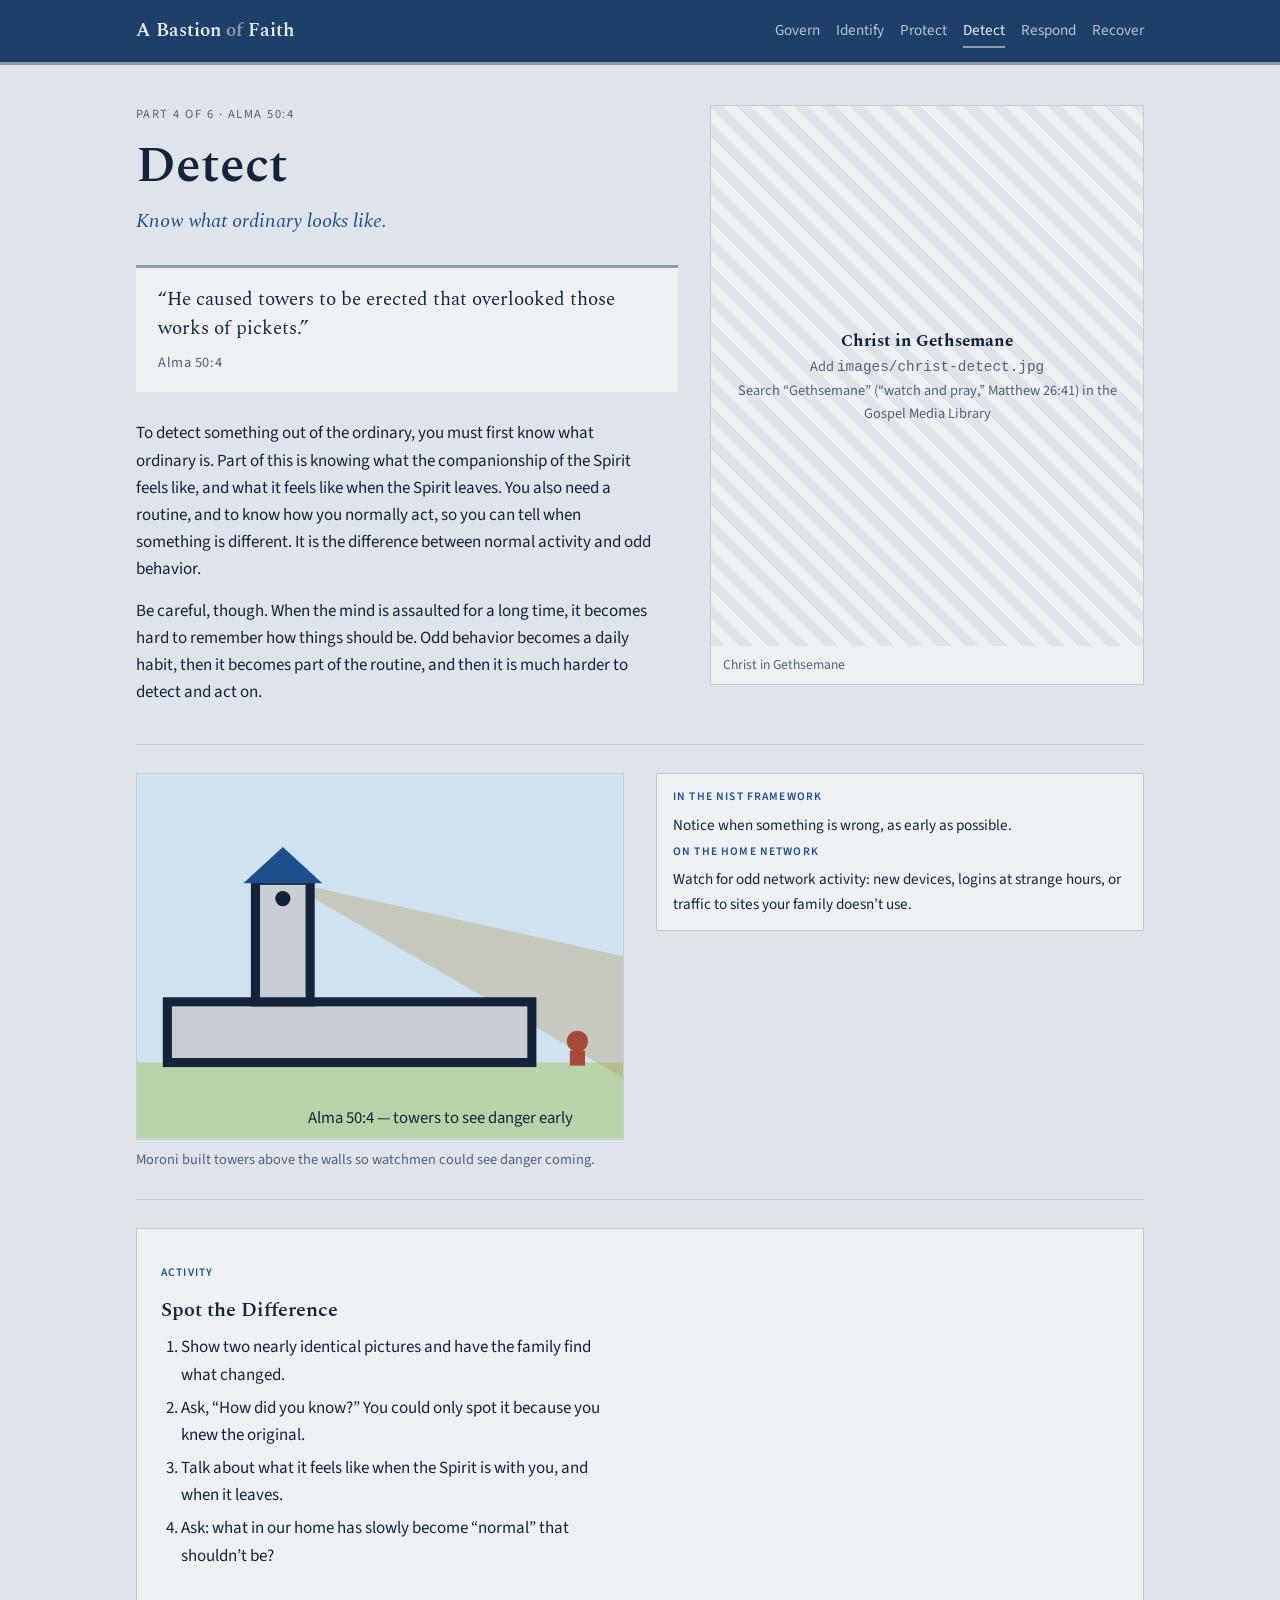
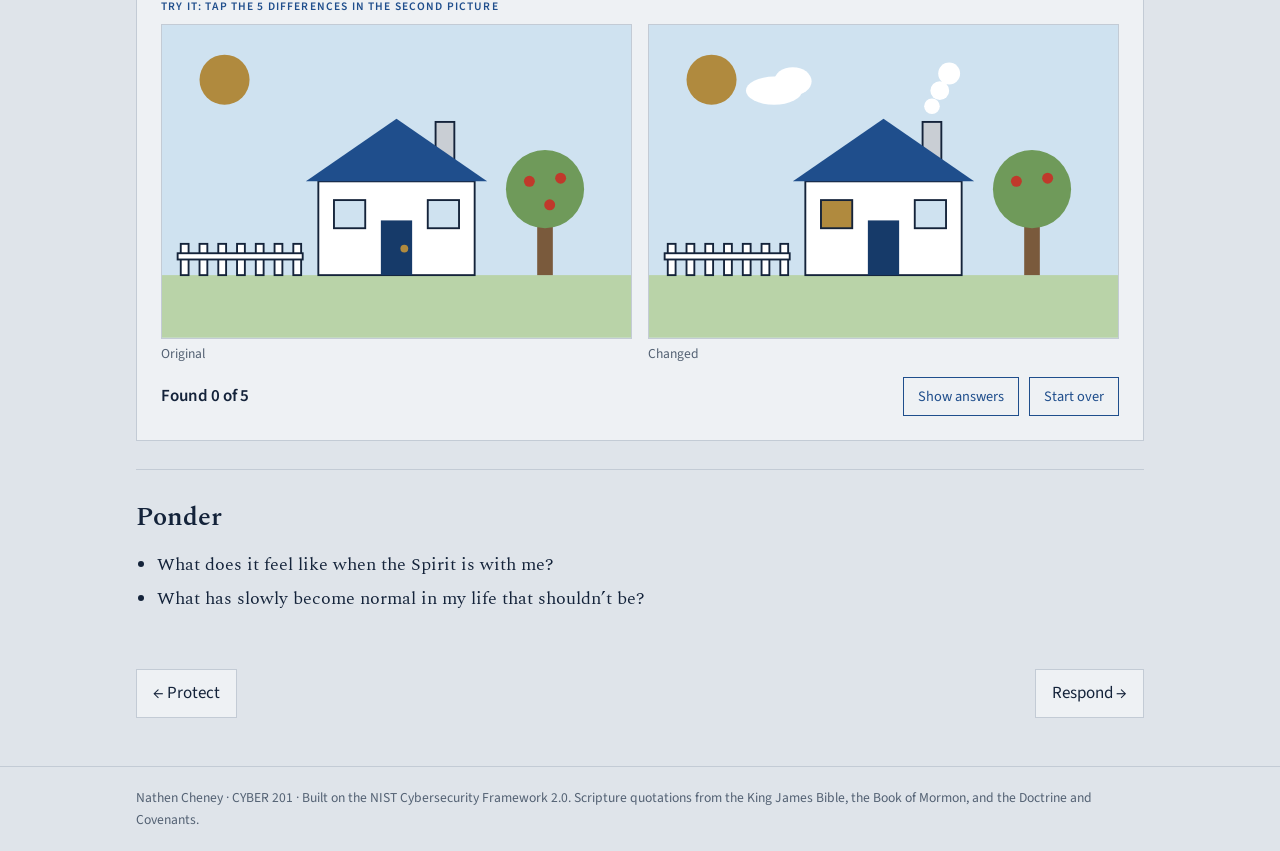
==== detect.html @ 70fe6bde "Initial commit" ====
<!DOCTYPE html>
<html lang="en">
<head>
<meta charset="utf-8">
<meta name="viewport" content="width=device-width, initial-scale=1, viewport-fit=cover">
<title>Detect · A Bastion of Faith</title>
<meta name="description" content="Play spot the difference, and learn why you can’t see the abnormal without knowing the normal.">
<link rel="preconnect" href="https://fonts.googleapis.com"><link rel="preconnect" href="https://fonts.gstatic.com" crossorigin><link rel="stylesheet" href="https://fonts.googleapis.com/css2?family=Source+Sans+3:wght@400;600&family=Spectral:ital,wght@0,400;0,600;1,400&display=swap">
<link rel="stylesheet" href="style.css">
</head>
<body><header class="site-head"><div class="wrap"><a class="brand" href="index.html">A Bastion <span>of</span> Faith</a><nav class="nav" aria-label="Sections"><a href="govern.html">Govern</a><a href="identify.html">Identify</a><a href="protect.html">Protect</a><a href="detect.html" aria-current="page">Detect</a><a href="respond.html">Respond</a><a href="recover.html">Recover</a></nav></div></header>
<main class="wrap">
<section class="lesson-head lead-grid">
<div class="prose">
<p class="eyebrow">Part 4 of 6 · Alma 50:4</p>
<h1>Detect</h1>
<p class="subtitle">Know what ordinary looks like.</p>
<div class="scripture"><blockquote>“He caused towers to be erected that overlooked those works of pickets.”</blockquote><cite>Alma 50:4</cite></div>
<p>To detect something out of the ordinary, you must first know what ordinary is. Part of this is knowing what the companionship of the Spirit feels like, and what it feels like when the Spirit leaves. You also need a routine, and to know how you normally act, so you can tell when something is different. It is the difference between normal activity and odd behavior.</p><p>Be careful, though. When the mind is assaulted for a long time, it becomes hard to remember how things should be. Odd behavior becomes a daily habit, then it becomes part of the routine, and then it is much harder to detect and act on.</p>
</div>
<figure class="christ"><img src="images/christ-detect.jpg" alt="Christ in Gethsemane" onerror="this.parentElement.classList.add('missing')">
<div class="ph"><div><b>Christ in Gethsemane</b><br>Add <code>images/christ-detect.jpg</code><br>Search “Gethsemane” (“watch and pray,” Matthew 26:41) in the Gospel Media Library</div></div>
<figcaption>Christ in Gethsemane</figcaption></figure>
</section>
<section class="section two">
<figure class="concept"><svg viewBox="0 0 320 240" role="img" aria-label="A watchtower overlooking a wall, spotting danger approaching">
<rect class="f-sky" width="320" height="240"/>
<rect class="f-grass" y="190" width="320" height="50"/>
<polygon class="f-gold" fill-opacity=".28" points="96,70 320,120 320,200"/>
<rect class="f-stone st-wall" x="20" y="150" width="240" height="40"/>
<rect class="f-stone st-wall" x="78" y="70" width="36" height="80"/>
<polygon class="f-acc" points="70,72 96,48 122,72"/>
<circle class="f-ink" cx="96" cy="82" r="5"/>
<g class="f-danger"><circle cx="290" cy="176" r="7"/><rect x="285" y="182" width="10" height="10"/></g>
<text class="t-ink" x="200" y="230" text-anchor="middle" font-size="11">Alma 50:4 — towers to see danger early</text>
</svg><figcaption>Moroni built towers above the walls so watchmen could see danger coming.</figcaption></figure>
<div class="nist-box"><p class="label">In the NIST framework</p><p>Notice when something is wrong, as early as possible.</p><p class="label">On the home network</p><p>Watch for odd network activity: new devices, logins at strange hours, or traffic to sites your family doesn’t use.</p></div>
</section>
<section class="section"><div class="activity"><div><p class="label">Activity</p><h3>Spot the Difference</h3><ol><li>Show two nearly identical pictures and have the family find what changed.</li><li>Ask, “How did you know?” You could only spot it because you knew the original.</li><li>Talk about what it feels like when the Spirit is with you, and when it leaves.</li><li>Ask: what in our home has slowly become “normal” that shouldn’t be?</li></ol></div><div class="ex ex-spot" id="spot"><p class="ex-kicker">Try it: tap the 5 differences in the second picture</p>
<div class="spot-pair"><figure><svg viewBox="0 0 300 200" role="img" aria-label="Original picture"><rect class="f-sky" width="300" height="200"/><rect class="f-grass" y="160" width="300" height="40"/><circle class="f-gold" cx="40" cy="35" r="16"/><rect class="f-stone st-ink" x="175" y="62" width="12" height="25"/><rect class="f-white st-ink" x="100" y="100" width="100" height="60"/><polygon class="f-acc" points="92,100 150,60 208,100"/><rect class="f-accd" x="140" y="125" width="20" height="35"/><circle class="f-gold" cx="155" cy="143" r="2.5"/><rect class="f-sky st-ink" x="110" y="112" width="20" height="18"/><rect class="f-sky st-ink" x="170" y="112" width="20" height="18"/><rect class="f-trunk" x="240" y="120" width="10" height="40"/><circle class="f-leaf" cx="245" cy="105" r="25"/><g class="f-red"><circle cx="235" cy="100" r="3.5"/><circle cx="255" cy="98" r="3.5"/><circle cx="248" cy="115" r="3.5"/></g><rect class="f-white st-ink" x="12" y="140" width="5" height="20"/><rect class="f-white st-ink" x="24" y="140" width="5" height="20"/><rect class="f-white st-ink" x="36" y="140" width="5" height="20"/><rect class="f-white st-ink" x="48" y="140" width="5" height="20"/><rect class="f-white st-ink" x="60" y="140" width="5" height="20"/><rect class="f-white st-ink" x="72" y="140" width="5" height="20"/><rect class="f-white st-ink" x="84" y="140" width="5" height="20"/><rect class="f-white st-ink" x="10" y="146" width="80" height="4"/></svg><figcaption>Original</figcaption></figure>
<figure><div class="spot-target"><svg viewBox="0 0 300 200" role="img" aria-label="Changed picture"><rect class="f-sky" width="300" height="200"/><rect class="f-grass" y="160" width="300" height="40"/><circle class="f-gold" cx="40" cy="35" r="16"/><g class="f-white"><ellipse cx="80" cy="42" rx="18" ry="9"/><ellipse cx="92" cy="36" rx="12" ry="9"/></g><rect class="f-stone st-ink" x="175" y="62" width="12" height="25"/><g class="f-white"><circle cx="181" cy="52" r="5"/><circle cx="186" cy="42" r="6"/><circle cx="192" cy="31" r="7"/></g><rect class="f-white st-ink" x="100" y="100" width="100" height="60"/><polygon class="f-acc" points="92,100 150,60 208,100"/><rect class="f-accd" x="140" y="125" width="20" height="35"/><rect class="f-gold st-ink" x="110" y="112" width="20" height="18"/><rect class="f-sky st-ink" x="170" y="112" width="20" height="18"/><rect class="f-trunk" x="240" y="120" width="10" height="40"/><circle class="f-leaf" cx="245" cy="105" r="25"/><g class="f-red"><circle cx="235" cy="100" r="3.5"/><circle cx="255" cy="98" r="3.5"/></g><rect class="f-white st-ink" x="12" y="140" width="5" height="20"/><rect class="f-white st-ink" x="24" y="140" width="5" height="20"/><rect class="f-white st-ink" x="36" y="140" width="5" height="20"/><rect class="f-white st-ink" x="48" y="140" width="5" height="20"/><rect class="f-white st-ink" x="60" y="140" width="5" height="20"/><rect class="f-white st-ink" x="72" y="140" width="5" height="20"/><rect class="f-white st-ink" x="84" y="140" width="5" height="20"/><rect class="f-white st-ink" x="10" y="146" width="80" height="4"/></svg></div><figcaption>Changed</figcaption></figure></div>
<div class="spot-bar"><span id="spot-count" aria-live="polite">Found 0 of 5</span>
<button type="button" id="spot-reveal">Show answers</button><button type="button" id="spot-reset">Start over</button></div>
<p class="spot-lesson" id="spot-lesson" hidden>You found them because you studied the first picture. In the same way, we notice when the Spirit leaves only if we know what it feels like when He is there.</p></div></div></section>
<section class="section questions"><h2>Ponder</h2><ul><li>What does it feel like when the Spirit is with me?</li><li>What has slowly become normal in my life that shouldn’t be?</li></ul></section>
<nav class="pager" aria-label="Pages"><a href="protect.html">← Protect</a><a href="respond.html">Respond →</a></nav>
</main><footer class="site-foot"><div class="wrap">Nathen Cheney · CYBER 201 · Built on the NIST Cybersecurity Framework 2.0. Scripture quotations from the King James Bible, the Book of Mormon, and the Doctrine and Covenants.</div></footer><script src="script.js"></script>
</body>
</html>
---- style.css ----
:root {
  /* Layout: a study-manual column with scripture callouts and activity panels */
  --bg: #dfe4ea; --surface: #eef1f4; --ink: #14233a; --mute: #536173;
  --line: #c3cbd5; --accent: #1f4e8c; --accent-d: #163a69; --gold: #b08a3e; --silver: #8f9bab;
  --head: #1f3f6b; --onhead: #e9eef4; --onhead-mute: #b8c4d2;
  --danger: #a64b3c; --onacc: #ffffff;
  --sky: #cfe2f0; --grass: #b9d3a8; --leaf: #6f9a5a; --trunk: #7a5a3c; --red: #c0392b; --stone: #c9ced4; --white: #ffffff;
  --display: "Spectral", Georgia, "Times New Roman", serif;
  --body: "Source Sans 3", "Segoe UI", system-ui, sans-serif;
}
@media (prefers-color-scheme: dark) { :root:not([data-theme="light"]) {
  --bg: #121820; --surface: #1a222c; --ink: #e6ebf0; --mute: #a3adb8; --line: #2c3743;
  --accent: #7fa7d6; --accent-d: #5f8cc2; --gold: #d2ad5f; --silver: #b8c2cc; --head: #0c1624; --onhead: #e3e8ee; --onhead-mute: #9aa7b6; --danger: #d27a6a; --onacc: #0f1620;
  --sky: #2a3e52; --grass: #33482c; --leaf: #4f7a3e; --trunk: #6b4f35; --red: #d0503f; --stone: #4a5561; --white: #dfe5ea; color-scheme: dark; } }
:root[data-theme="dark"] {
  --bg: #121820; --surface: #1a222c; --ink: #e6ebf0; --mute: #a3adb8; --line: #2c3743;
  --accent: #7fa7d6; --accent-d: #5f8cc2; --gold: #d2ad5f; --silver: #b8c2cc; --head: #0c1624; --onhead: #e3e8ee; --onhead-mute: #9aa7b6; --danger: #d27a6a; --onacc: #0f1620;
  --sky: #2a3e52; --grass: #33482c; --leaf: #4f7a3e; --trunk: #6b4f35; --red: #d0503f; --stone: #4a5561; --white: #dfe5ea; color-scheme: dark; }

* { box-sizing: border-box; }
html { -webkit-text-size-adjust: 100%; }
body { margin: 0; background: var(--bg); color: var(--ink); font: 17px/1.6 var(--body); }
a { color: var(--accent); }
a:focus-visible, button:focus-visible { outline: 3px solid var(--accent); outline-offset: 2px; }
img, svg { max-width: 100%; display: block; }
.wrap { max-width: 1040px; margin: 0 auto; padding-left: max(16px, env(safe-area-inset-left, 0px)); padding-right: max(16px, env(safe-area-inset-right, 0px)); }

/* header */
.site-head { background: var(--head); border-bottom: 3px solid var(--silver); }
.site-head .wrap { display: flex; flex-wrap: wrap; align-items: center; justify-content: space-between; gap: 8px 24px; padding-block: 14px; }
.brand { font-family: var(--display); font-size: 1.2rem; font-weight: 600; color: var(--onhead); text-decoration: none; }
.brand span { color: var(--silver); }
.nav { display: flex; flex-wrap: wrap; gap: 4px 16px; font-size: .95rem; }
.nav a { text-decoration: none; color: var(--onhead-mute); padding: 4px 0; border-bottom: 2px solid transparent; }
.nav a:hover, .nav a[aria-current="page"] { color: var(--onhead); border-color: var(--silver); }

/* lesson heading, styled after a weekly study manual */
.lesson-head { padding-block: 40px 24px; }
.eyebrow { text-transform: uppercase; letter-spacing: .12em; font-size: .78rem; color: var(--mute); margin: 0 0 8px; }
h1 { font-family: var(--display); font-weight: 600; font-size: clamp(2rem, 5vw, 3.1rem); line-height: 1.12; margin: 0 0 10px; text-wrap: balance; }
.subtitle { font-family: var(--display); font-style: italic; font-size: 1.25rem; color: var(--accent); margin: 0; }
h2 { font-family: var(--display); font-weight: 600; font-size: 1.6rem; margin: 0 0 12px; text-wrap: balance; }
h3 { font-family: var(--display); font-weight: 600; font-size: 1.25rem; margin: 0 0 8px; }
h4 { font-family: var(--display); font-size: 1.1rem; margin: 0 0 8px; }

.lead-grid { display: grid; grid-template-columns: minmax(0, 1.25fr) minmax(0, 1fr); gap: 32px; align-items: start; }
.prose { min-width: 0; }
.prose p { margin: 0 0 14px; max-width: 65ch; }

/* Christ image slot */
.christ { margin: 0; background: var(--surface); border: 1px solid var(--line); }
.christ img { width: 100%; aspect-ratio: 4 / 5; object-fit: cover; }
.christ figcaption { font-size: .85rem; color: var(--mute); padding: 8px 12px; }
.christ .ph { display: none; aspect-ratio: 4 / 5; place-content: center; text-align: center; padding: 20px; background: repeating-linear-gradient(45deg, var(--bg), var(--bg) 10px, var(--surface) 10px, var(--surface) 20px); color: var(--mute); font-size: .9rem; }
.christ.missing img { display: none; }
.christ.missing .ph { display: grid; }
.ph b { color: var(--ink); font-family: var(--display); font-size: 1.05rem; }

/* scripture callout */
.scripture { margin: 28px 0; padding: 18px 22px; background: var(--surface); border-top: 3px solid var(--silver); }
.scripture blockquote { margin: 0; font-family: var(--display); font-size: 1.2rem; line-height: 1.5; }
.scripture cite { display: block; margin-top: 8px; font-style: normal; font-size: .9rem; color: var(--mute); letter-spacing: .04em; }

.section { padding-block: 28px; border-top: 1px solid var(--line); }
.two { display: grid; grid-template-columns: minmax(0, 1fr) minmax(0, 1fr); gap: 32px; align-items: start; }
.concept { margin: 0; }
.concept svg { width: 100%; height: auto; background: var(--surface); border: 1px solid var(--line); }
.concept figcaption { font-size: .9rem; color: var(--mute); margin-top: 8px; }
.nist-box { font-size: .95rem; background: var(--surface); border: 1px solid var(--line); padding: 14px 16px; }
.nist-box p { margin: 0 0 6px; }
.nist-box p:last-child { margin: 0; }
.label { text-transform: uppercase; letter-spacing: .1em; font-size: .72rem; color: var(--accent); font-weight: 600; }

/* activity */
.activity { background: var(--surface); border: 1px solid var(--line); padding: 24px; display: grid; grid-template-columns: minmax(0, 1fr) minmax(0, 1.1fr); gap: 28px; }
.activity ol { margin: 0; padding-left: 1.2em; display: grid; gap: 6px; }
.ex { min-width: 0; }
.ex-kicker { text-transform: uppercase; letter-spacing: .1em; font-size: .72rem; color: var(--accent); font-weight: 600; margin: 0 0 8px; }
.ex-banner, .ex-drill, .ex-review, .ex-cards { border: 1px dashed var(--line); padding: 18px; background: var(--bg); }
.ex-banner ul { margin: 0 0 10px; padding-left: 1.2em; font-family: var(--display); font-size: 1.05rem; }
.ex-sign, .ex-note { font-size: .85rem; color: var(--mute); margin: 0; }
.ex-drill ol { margin-bottom: 10px; }
.cards3 { display: grid; gap: 10px; }
.sc { background: var(--surface); border: 1px solid var(--line); padding: 12px 14px; font-size: .95rem; }
.rv { display: grid; gap: 2px; padding: 8px 0; border-top: 1px solid var(--line); font-size: .95rem; }
.rv b { font-size: .8rem; text-transform: uppercase; letter-spacing: .06em; color: var(--accent); }
.ex-svg svg { width: 100%; height: auto; border: 1px solid var(--line); }

/* spot the difference */
.ex-spot { grid-column: 1 / -1; }
.spot-pair { display: grid; grid-template-columns: minmax(0, 1fr) minmax(0, 1fr); gap: 16px; }
.spot-pair figure { margin: 0; }
.spot-pair svg { width: 100%; height: auto; border: 1px solid var(--line); }
.spot-pair figcaption { font-size: .85rem; color: var(--mute); margin-top: 4px; }
.spot-target svg { cursor: crosshair; }
.found-ring { fill: none; stroke: var(--danger); stroke-width: 3; }
.spot-bar { display: flex; flex-wrap: wrap; gap: 10px; align-items: center; margin-top: 12px; }
.spot-bar span { font-weight: 600; margin-right: auto; font-variant-numeric: tabular-nums; }
button { font: inherit; font-size: .9rem; padding: 7px 14px; border: 1px solid var(--accent); background: var(--surface); color: var(--accent); cursor: pointer; }
button:hover { background: var(--accent); color: var(--onacc); }
.spot-lesson { margin: 14px 0 0; padding: 12px 14px; background: var(--bg); border-left: 3px solid var(--silver); font-family: var(--display); font-size: 1.05rem; }

.questions ul { margin: 0; padding-left: 1.2em; display: grid; gap: 6px; font-family: var(--display); font-size: 1.1rem; }

/* pager */
.pager { display: flex; justify-content: space-between; gap: 12px; flex-wrap: wrap; padding-block: 28px 48px; }
.pager a { text-decoration: none; padding: 10px 16px; border: 1px solid var(--line); background: var(--surface); color: var(--ink); }
.pager a:hover { border-color: var(--accent); }

/* overview */
.hero-grid { display: grid; grid-template-columns: minmax(0, 1.4fr) minmax(0, 1fr); gap: 36px; align-items: start; }
.intro-quote { font-family: var(--display); font-size: 1.35rem; line-height: 1.45; margin: 20px 0 10px; }
.intro-quote + p { color: var(--mute); margin: 0 0 18px; }
.download { display: inline-block; margin-top: 8px; padding: 12px 18px; background: var(--accent); color: var(--onacc); text-decoration: none; font-weight: 600; }
.download:hover { background: var(--accent-d); }
.grid-cards { display: grid; grid-template-columns: repeat(3, minmax(0, 1fr)); gap: 18px; padding-block: 8px 48px; }
.tcard { display: grid; grid-template-rows: auto 1fr; background: var(--surface); border: 1px solid var(--line); color: var(--ink); text-decoration: none; transition: border-color .15s, transform .15s; }
.tcard:hover { border-color: var(--accent); transform: translateY(-2px); }
.tcard svg { width: 100%; height: auto; border-bottom: 1px solid var(--line); }
.tcard .tc-body { padding: 14px 16px 18px; display: grid; gap: 6px; align-content: start; }
.tcard .tc-tag { font-family: var(--display); font-style: italic; color: var(--accent); }
.tcard p { margin: 0; font-size: .95rem; color: var(--mute); }
.site-foot { border-top: 1px solid var(--line); font-size: .85rem; color: var(--mute); }
.site-foot .wrap { padding-block: 20px; }

/* svg paint classes */
.f-sky { fill: var(--sky); } .f-grass { fill: var(--grass); } .f-leaf { fill: var(--leaf); } .f-trunk { fill: var(--trunk); }
.f-red { fill: var(--red); } .f-stone { fill: var(--stone); } .f-white { fill: var(--white); } .f-paper { fill: var(--surface); }
.f-acc { fill: var(--accent); } .f-accd { fill: var(--accent-d); } .f-gold { fill: var(--gold); } .f-danger { fill: var(--danger); } .f-ink { fill: var(--ink); }
.st-ink { stroke: var(--ink); stroke-width: 1.2; } .st-wall { stroke: var(--ink); stroke-width: 6; }
.st-danger { stroke: var(--danger); stroke-width: 3; } .st-gold { stroke: var(--gold); stroke-width: 3; } .st-stone { stroke: var(--stone); }
.t-ink { fill: var(--ink); } .t-mute { fill: var(--mute); } .t-gold { fill: var(--gold); } .t-danger { fill: var(--danger); } .t-onacc { fill: var(--onacc); }
.t-serif { font-family: var(--display); }
svg text { font-family: var(--body); }

@media (max-width: 760px) {
  .lead-grid, .two, .activity, .hero-grid { grid-template-columns: minmax(0, 1fr); }
  .grid-cards { grid-template-columns: minmax(0, 1fr); }
  .christ { max-width: 360px; }
}
@media (min-width: 761px) and (max-width: 960px) { .grid-cards { grid-template-columns: repeat(2, minmax(0, 1fr)); } }
@media (prefers-reduced-motion: reduce) { * { transition: none !important; } }
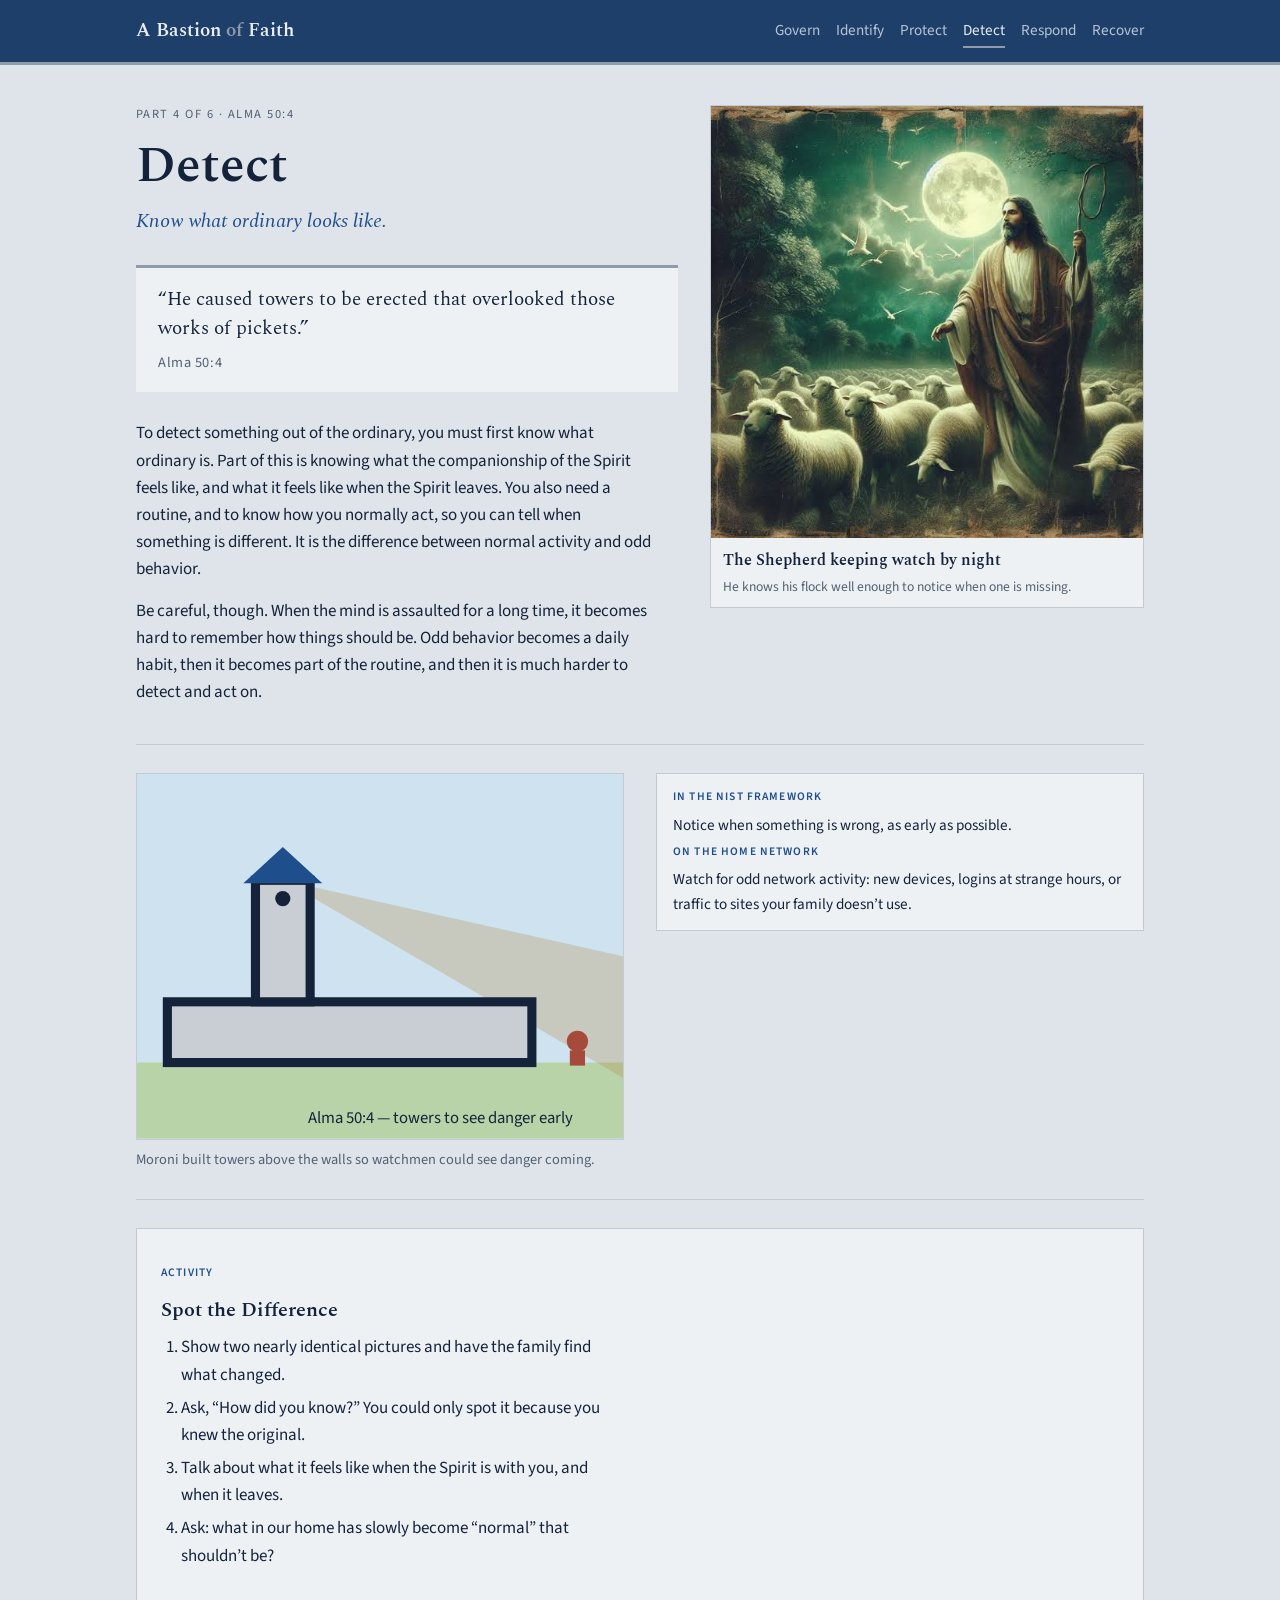
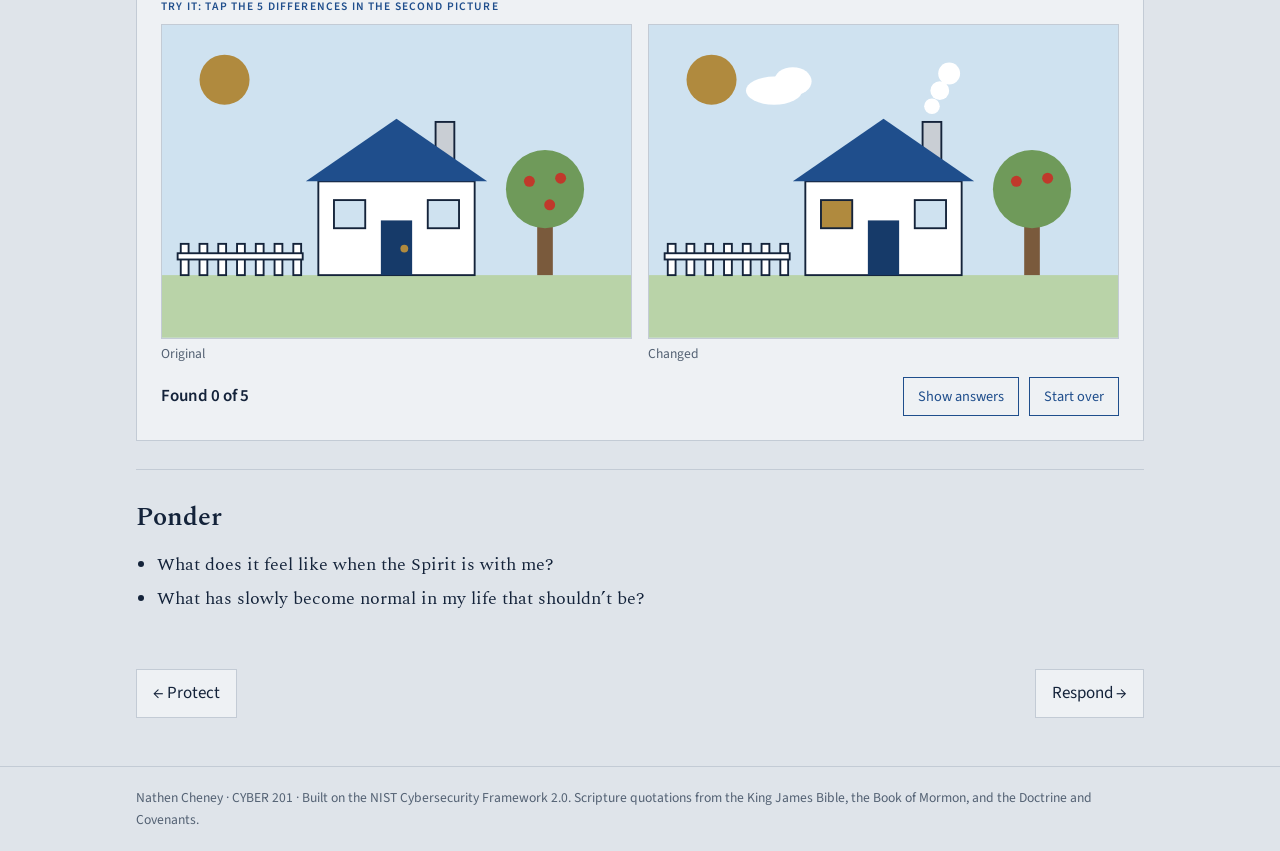
==== commit 3a5e2c2a: "added pics and taglines" ====
--- a/detect.html
+++ b/detect.html
@@ -18,9 +18,9 @@
 <div class="scripture"><blockquote>“He caused towers to be erected that overlooked those works of pickets.”</blockquote><cite>Alma 50:4</cite></div>
 <p>To detect something out of the ordinary, you must first know what ordinary is. Part of this is knowing what the companionship of the Spirit feels like, and what it feels like when the Spirit leaves. You also need a routine, and to know how you normally act, so you can tell when something is different. It is the difference between normal activity and odd behavior.</p><p>Be careful, though. When the mind is assaulted for a long time, it becomes hard to remember how things should be. Odd behavior becomes a daily habit, then it becomes part of the routine, and then it is much harder to detect and act on.</p>
 </div>
-<figure class="christ"><img src="images/christ-detect.jpg" alt="Christ in Gethsemane" onerror="this.parentElement.classList.add('missing')">
-<div class="ph"><div><b>Christ in Gethsemane</b><br>Add <code>images/christ-detect.jpg</code><br>Search “Gethsemane” (“watch and pray,” Matthew 26:41) in the Gospel Media Library</div></div>
-<figcaption>Christ in Gethsemane</figcaption></figure>
+<figure class="christ"><img src="images/christ-detect.jpg" alt="The Shepherd keeping watch by night" onerror="this.parentElement.classList.add('missing')">
+<div class="ph"><div><b>The Shepherd keeping watch by night</b><br>Add <code>images/christ-detect.jpg</code></div></div>
+<figcaption><b>The Shepherd keeping watch by night</b><span>He knows his flock well enough to notice when one is missing.</span></figcaption></figure>
 </section>
 <section class="section two">
 <figure class="concept"><svg viewBox="0 0 320 240" role="img" aria-label="A watchtower overlooking a wall, spotting danger approaching">
--- a/style.css
+++ b/style.css
@@ -49,8 +49,9 @@
 
 /* Christ image slot */
 .christ { margin: 0; background: var(--surface); border: 1px solid var(--line); }
-.christ img { width: 100%; aspect-ratio: 4 / 5; object-fit: cover; }
-.christ figcaption { font-size: .85rem; color: var(--mute); padding: 8px 12px; }
+.christ img { width: 100%; height: auto; max-height: 560px; object-fit: cover; object-position: center top; }
+.christ figcaption { font-size: .85rem; color: var(--mute); padding: 10px 12px; display: grid; gap: 2px; }
+.christ figcaption b { font-family: var(--display); font-size: 1rem; color: var(--ink); font-weight: 600; }
 .christ .ph { display: none; aspect-ratio: 4 / 5; place-content: center; text-align: center; padding: 20px; background: repeating-linear-gradient(45deg, var(--bg), var(--bg) 10px, var(--surface) 10px, var(--surface) 20px); color: var(--mute); font-size: .9rem; }
 .christ.missing img { display: none; }
 .christ.missing .ph { display: grid; }
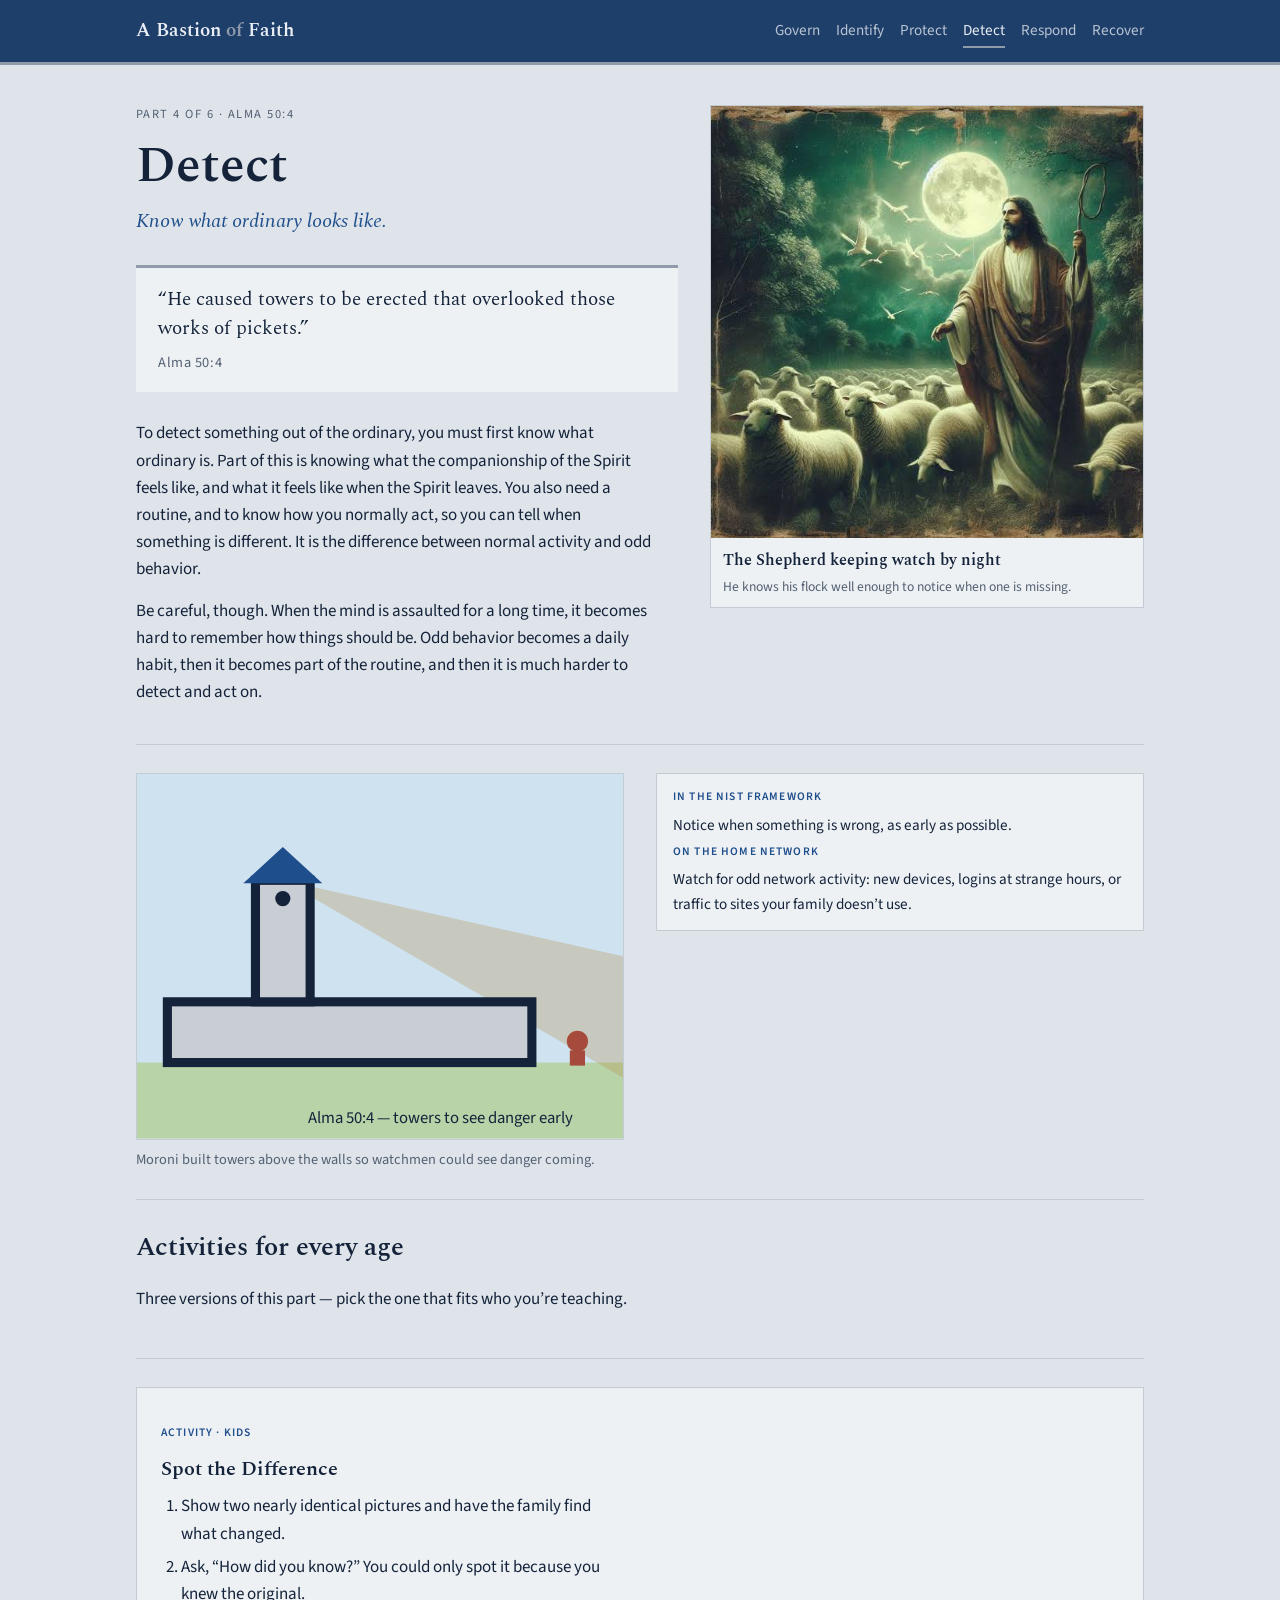
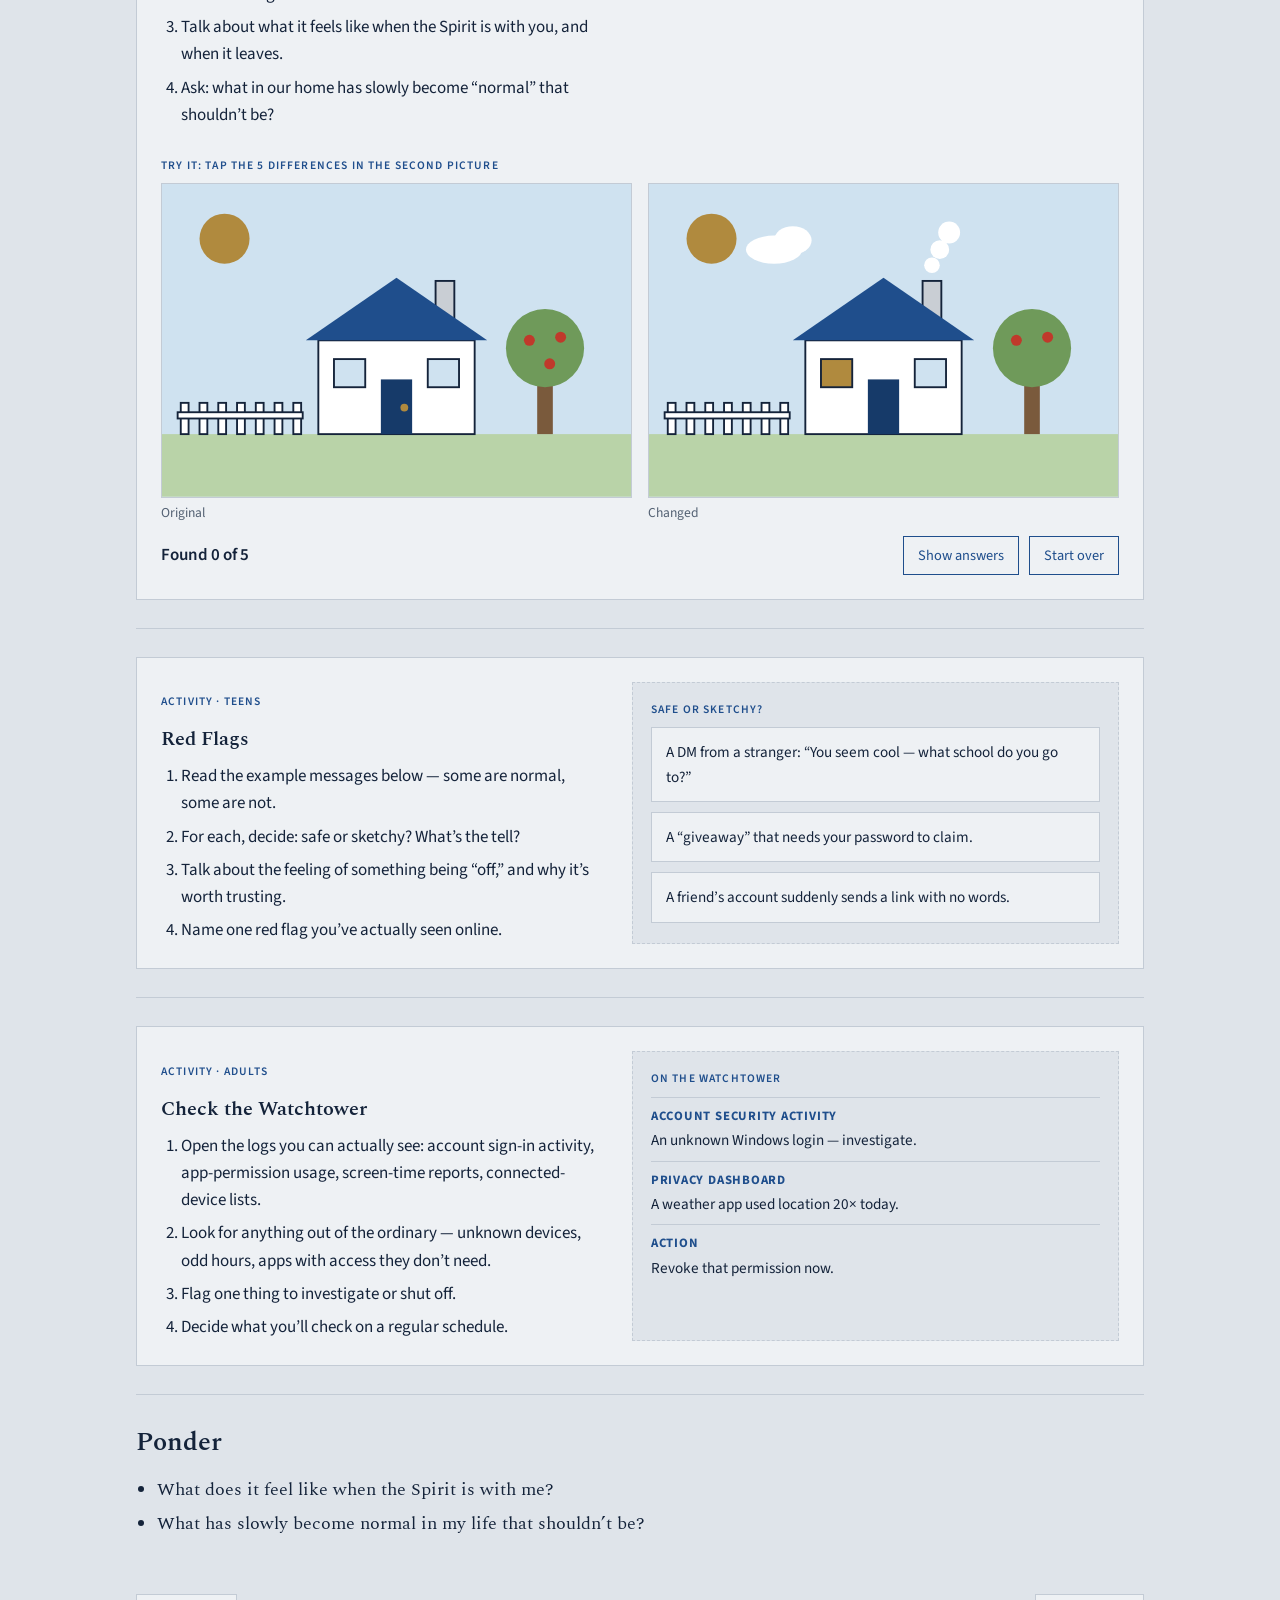
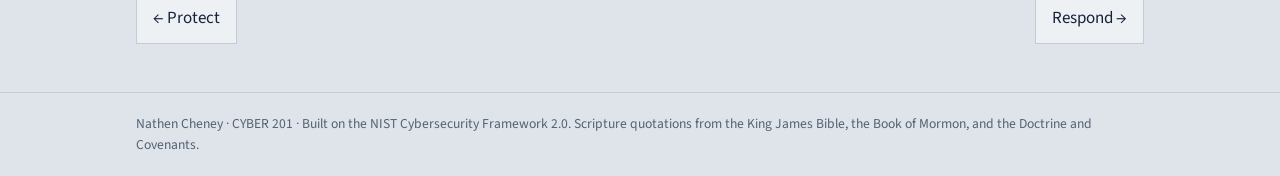
==== commit f6af3e6f: "updated to have 3 activities for each" ====
--- a/detect.html
+++ b/detect.html
@@ -36,12 +36,12 @@
 </svg><figcaption>Moroni built towers above the walls so watchmen could see danger coming.</figcaption></figure>
 <div class="nist-box"><p class="label">In the NIST framework</p><p>Notice when something is wrong, as early as possible.</p><p class="label">On the home network</p><p>Watch for odd network activity: new devices, logins at strange hours, or traffic to sites your family doesn’t use.</p></div>
 </section>
-<section class="section"><div class="activity"><div><p class="label">Activity</p><h3>Spot the Difference</h3><ol><li>Show two nearly identical pictures and have the family find what changed.</li><li>Ask, “How did you know?” You could only spot it because you knew the original.</li><li>Talk about what it feels like when the Spirit is with you, and when it leaves.</li><li>Ask: what in our home has slowly become “normal” that shouldn’t be?</li></ol></div><div class="ex ex-spot" id="spot"><p class="ex-kicker">Try it: tap the 5 differences in the second picture</p>
+<section class="section"><h2>Activities for every age</h2><p>Three versions of this part &#8212; pick the one that fits who you&#8217;re teaching.</p></section><section class="section"><div class="activity"><div><p class="label">Activity &#183; Kids</p><h3>Spot the Difference</h3><ol><li>Show two nearly identical pictures and have the family find what changed.</li><li>Ask, “How did you know?” You could only spot it because you knew the original.</li><li>Talk about what it feels like when the Spirit is with you, and when it leaves.</li><li>Ask: what in our home has slowly become “normal” that shouldn’t be?</li></ol></div><div class="ex ex-spot" id="spot"><p class="ex-kicker">Try it: tap the 5 differences in the second picture</p>
 <div class="spot-pair"><figure><svg viewBox="0 0 300 200" role="img" aria-label="Original picture"><rect class="f-sky" width="300" height="200"/><rect class="f-grass" y="160" width="300" height="40"/><circle class="f-gold" cx="40" cy="35" r="16"/><rect class="f-stone st-ink" x="175" y="62" width="12" height="25"/><rect class="f-white st-ink" x="100" y="100" width="100" height="60"/><polygon class="f-acc" points="92,100 150,60 208,100"/><rect class="f-accd" x="140" y="125" width="20" height="35"/><circle class="f-gold" cx="155" cy="143" r="2.5"/><rect class="f-sky st-ink" x="110" y="112" width="20" height="18"/><rect class="f-sky st-ink" x="170" y="112" width="20" height="18"/><rect class="f-trunk" x="240" y="120" width="10" height="40"/><circle class="f-leaf" cx="245" cy="105" r="25"/><g class="f-red"><circle cx="235" cy="100" r="3.5"/><circle cx="255" cy="98" r="3.5"/><circle cx="248" cy="115" r="3.5"/></g><rect class="f-white st-ink" x="12" y="140" width="5" height="20"/><rect class="f-white st-ink" x="24" y="140" width="5" height="20"/><rect class="f-white st-ink" x="36" y="140" width="5" height="20"/><rect class="f-white st-ink" x="48" y="140" width="5" height="20"/><rect class="f-white st-ink" x="60" y="140" width="5" height="20"/><rect class="f-white st-ink" x="72" y="140" width="5" height="20"/><rect class="f-white st-ink" x="84" y="140" width="5" height="20"/><rect class="f-white st-ink" x="10" y="146" width="80" height="4"/></svg><figcaption>Original</figcaption></figure>
 <figure><div class="spot-target"><svg viewBox="0 0 300 200" role="img" aria-label="Changed picture"><rect class="f-sky" width="300" height="200"/><rect class="f-grass" y="160" width="300" height="40"/><circle class="f-gold" cx="40" cy="35" r="16"/><g class="f-white"><ellipse cx="80" cy="42" rx="18" ry="9"/><ellipse cx="92" cy="36" rx="12" ry="9"/></g><rect class="f-stone st-ink" x="175" y="62" width="12" height="25"/><g class="f-white"><circle cx="181" cy="52" r="5"/><circle cx="186" cy="42" r="6"/><circle cx="192" cy="31" r="7"/></g><rect class="f-white st-ink" x="100" y="100" width="100" height="60"/><polygon class="f-acc" points="92,100 150,60 208,100"/><rect class="f-accd" x="140" y="125" width="20" height="35"/><rect class="f-gold st-ink" x="110" y="112" width="20" height="18"/><rect class="f-sky st-ink" x="170" y="112" width="20" height="18"/><rect class="f-trunk" x="240" y="120" width="10" height="40"/><circle class="f-leaf" cx="245" cy="105" r="25"/><g class="f-red"><circle cx="235" cy="100" r="3.5"/><circle cx="255" cy="98" r="3.5"/></g><rect class="f-white st-ink" x="12" y="140" width="5" height="20"/><rect class="f-white st-ink" x="24" y="140" width="5" height="20"/><rect class="f-white st-ink" x="36" y="140" width="5" height="20"/><rect class="f-white st-ink" x="48" y="140" width="5" height="20"/><rect class="f-white st-ink" x="60" y="140" width="5" height="20"/><rect class="f-white st-ink" x="72" y="140" width="5" height="20"/><rect class="f-white st-ink" x="84" y="140" width="5" height="20"/><rect class="f-white st-ink" x="10" y="146" width="80" height="4"/></svg></div><figcaption>Changed</figcaption></figure></div>
 <div class="spot-bar"><span id="spot-count" aria-live="polite">Found 0 of 5</span>
 <button type="button" id="spot-reveal">Show answers</button><button type="button" id="spot-reset">Start over</button></div>
-<p class="spot-lesson" id="spot-lesson" hidden>You found them because you studied the first picture. In the same way, we notice when the Spirit leaves only if we know what it feels like when He is there.</p></div></div></section>
+<p class="spot-lesson" id="spot-lesson" hidden>You found them because you studied the first picture. In the same way, we notice when the Spirit leaves only if we know what it feels like when He is there.</p></div></div></section><section class="section"><div class="activity"><div><p class="label">Activity &#183; Teens</p><h3>Red Flags</h3><ol><li>Read the example messages below &#8212; some are normal, some are not.</li><li>For each, decide: safe or sketchy? What&#8217;s the tell?</li><li>Talk about the feeling of something being &#8220;off,&#8221; and why it&#8217;s worth trusting.</li><li>Name one red flag you&#8217;ve actually seen online.</li></ol></div><div class="ex ex-cards"><p class="ex-kicker">Safe or sketchy?</p><div class="cards3"><div class="sc">A DM from a stranger: &#8220;You seem cool &#8212; what school do you go to?&#8221;</div><div class="sc">A &#8220;giveaway&#8221; that needs your password to claim.</div><div class="sc">A friend&#8217;s account suddenly sends a link with no words.</div></div></div></div></section><section class="section"><div class="activity"><div><p class="label">Activity &#183; Adults</p><h3>Check the Watchtower</h3><ol><li>Open the logs you can actually see: account sign-in activity, app-permission usage, screen-time reports, connected-device lists.</li><li>Look for anything out of the ordinary &#8212; unknown devices, odd hours, apps with access they don&#8217;t need.</li><li>Flag one thing to investigate or shut off.</li><li>Decide what you&#8217;ll check on a regular schedule.</li></ol></div><div class="ex ex-review"><p class="ex-kicker">On the watchtower</p><div class="rv"><b>Account security activity</b><span>An unknown Windows login &#8212; investigate.</span></div><div class="rv"><b>Privacy dashboard</b><span>A weather app used location 20&#215; today.</span></div><div class="rv"><b>Action</b><span>Revoke that permission now.</span></div></div></div></section>
 <section class="section questions"><h2>Ponder</h2><ul><li>What does it feel like when the Spirit is with me?</li><li>What has slowly become normal in my life that shouldn’t be?</li></ul></section>
 <nav class="pager" aria-label="Pages"><a href="protect.html">← Protect</a><a href="respond.html">Respond →</a></nav>
 </main><footer class="site-foot"><div class="wrap">Nathen Cheney · CYBER 201 · Built on the NIST Cybersecurity Framework 2.0. Scripture quotations from the King James Bible, the Book of Mormon, and the Doctrine and Covenants.</div></footer><script src="script.js"></script>
